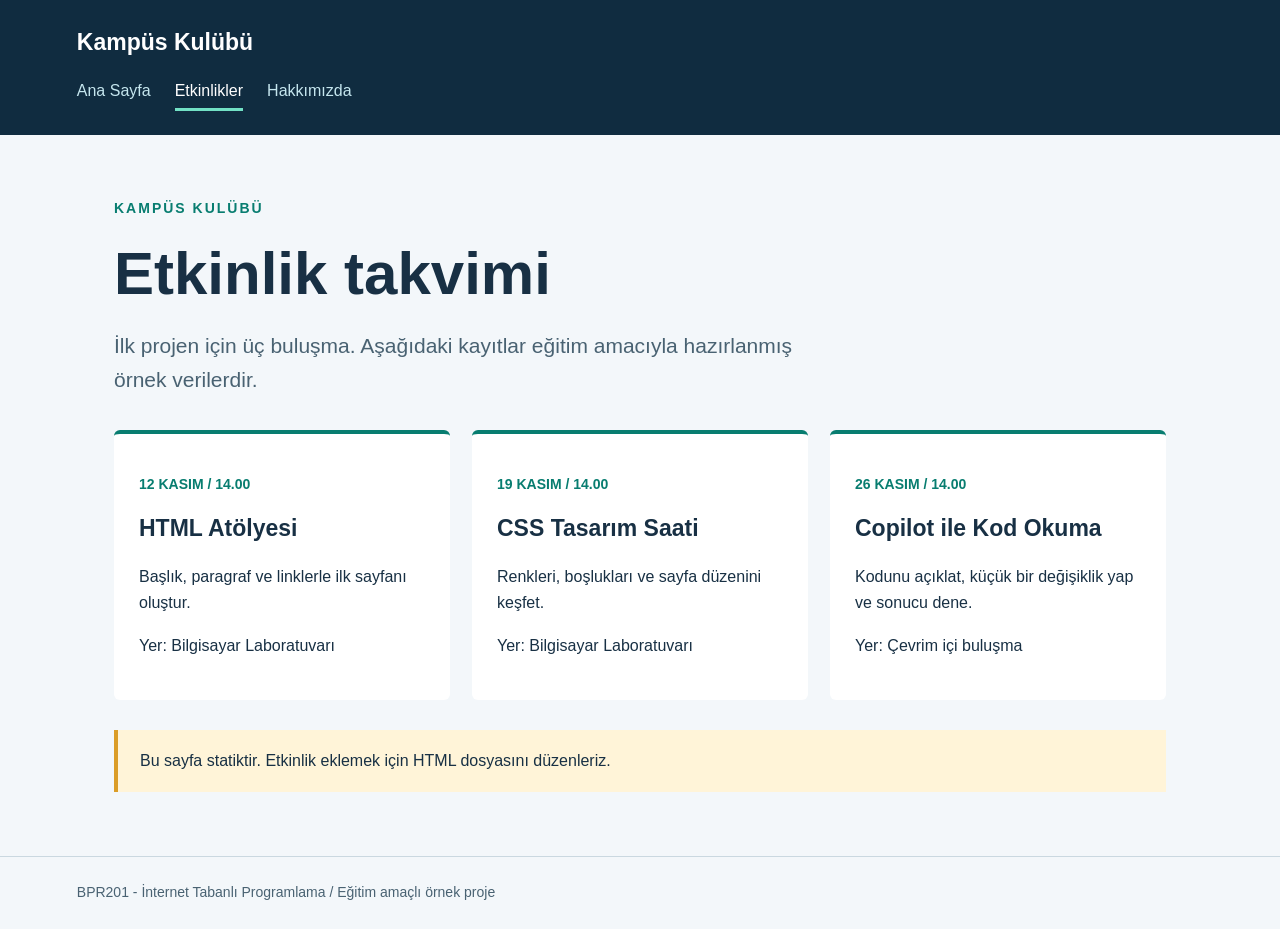
==== etkinlikler.html @ 965002d8 "Add files via upload" ====
<!doctype html>
<html lang="tr">
<head>
  <meta charset="UTF-8">
  <meta name="viewport" content="width=device-width, initial-scale=1.0">
  <title>Etkinlikler | Kampüs Kulübü</title>
  <link rel="stylesheet" href="style.css">
</head>
<body>
<header><div class="brand">Kampüs Kulübü</div><nav aria-label="Ana menü"><a href="index.html">Ana Sayfa</a>
<a href="etkinlikler.html" aria-current="page">Etkinlikler</a>
<a href="hakkimizda.html">Hakkımızda</a></nav></header>
<main><p class="eyebrow">KAMPÜS KULÜBÜ</p><h1>Etkinlik takvimi</h1>
<p class="intro">İlk projen için üç buluşma. Aşağıdaki kayıtlar eğitim amacıyla hazırlanmış örnek verilerdir.</p>
<section class="grid" aria-label="Örnek etkinlikler">
<article><p class="meta">12 KASIM / 14.00</p><h2>HTML Atölyesi</h2><p>Başlık, paragraf ve linklerle ilk sayfanı oluştur.</p><p>Yer: Bilgisayar Laboratuvarı</p></article>
<article><p class="meta">19 KASIM / 14.00</p><h2>CSS Tasarım Saati</h2><p>Renkleri, boşlukları ve sayfa düzenini keşfet.</p><p>Yer: Bilgisayar Laboratuvarı</p></article>
<article><p class="meta">26 KASIM / 14.00</p><h2>Copilot ile Kod Okuma</h2><p>Kodunu açıklat, küçük bir değişiklik yap ve sonucu dene.</p><p>Yer: Çevrim içi buluşma</p></article>
</section><p class="note">Bu sayfa statiktir. Etkinlik eklemek için HTML dosyasını düzenleriz.</p></main>
<footer>BPR201 - İnternet Tabanlı Programlama / Eğitim amaçlı örnek proje</footer>
</body>
</html>
---- style.css ----
/* Ortak görünüm: Üç HTML dosyası bu dosyayı kullanır. */
* { box-sizing: border-box; }
body { margin: 0; font-family: Arial, sans-serif; color: #183044; background: #f3f7fa; line-height: 1.65; }
header { background: #102c40; color: white; padding: 24px max(6vw, 20px); }
.brand { font-weight: bold; font-size: 23px; }
nav { display: flex; flex-wrap: wrap; gap: 24px; margin-top: 12px; }
nav a { color: #c5e6ee; text-decoration: none; padding: 4px 0; }
nav a[aria-current="page"] { color: white; border-bottom: 3px solid #72e1c5; }
a { color: #086767; }
a:focus-visible { outline: 3px solid #e1a82b; outline-offset: 5px; }
main { max-width: 1100px; margin: 0 auto; padding: 48px 24px; min-height: 65vh; }
.eyebrow { color: #087d70; font-weight: bold; letter-spacing: 2px; font-size: 14px; }
h1 { font-size: clamp(34px, 5vw, 60px); line-height: 1.12; max-width: 850px; margin: 20px 0; }
.intro { font-size: 21px; max-width: 730px; color: #496272; }
.button { display: inline-block; margin: 16px 0 32px; padding: 13px 24px; background: #087d70; color: white; border-radius: 6px; text-decoration: none; font-weight: bold; }
.grid { display: grid; grid-template-columns: repeat(3, 1fr); gap: 22px; margin-top: 32px; }
article { background: white; border-top: 4px solid #087d70; padding: 25px; border-radius: 6px; }
article h2 { margin: 10px 0; font-size: 23px; }
.meta { font-size: 14px; color: #087d70; font-weight: bold; }
.note { padding: 18px 22px; border-left: 4px solid #db9d27; background: #fff4d8; margin-top: 30px; }
footer { border-top: 1px solid #cad8e0; padding: 24px 6vw; color: #496272; font-size: 14px; }
@media (max-width: 700px) { .grid { grid-template-columns: 1fr; } main { padding-top: 28px; } }
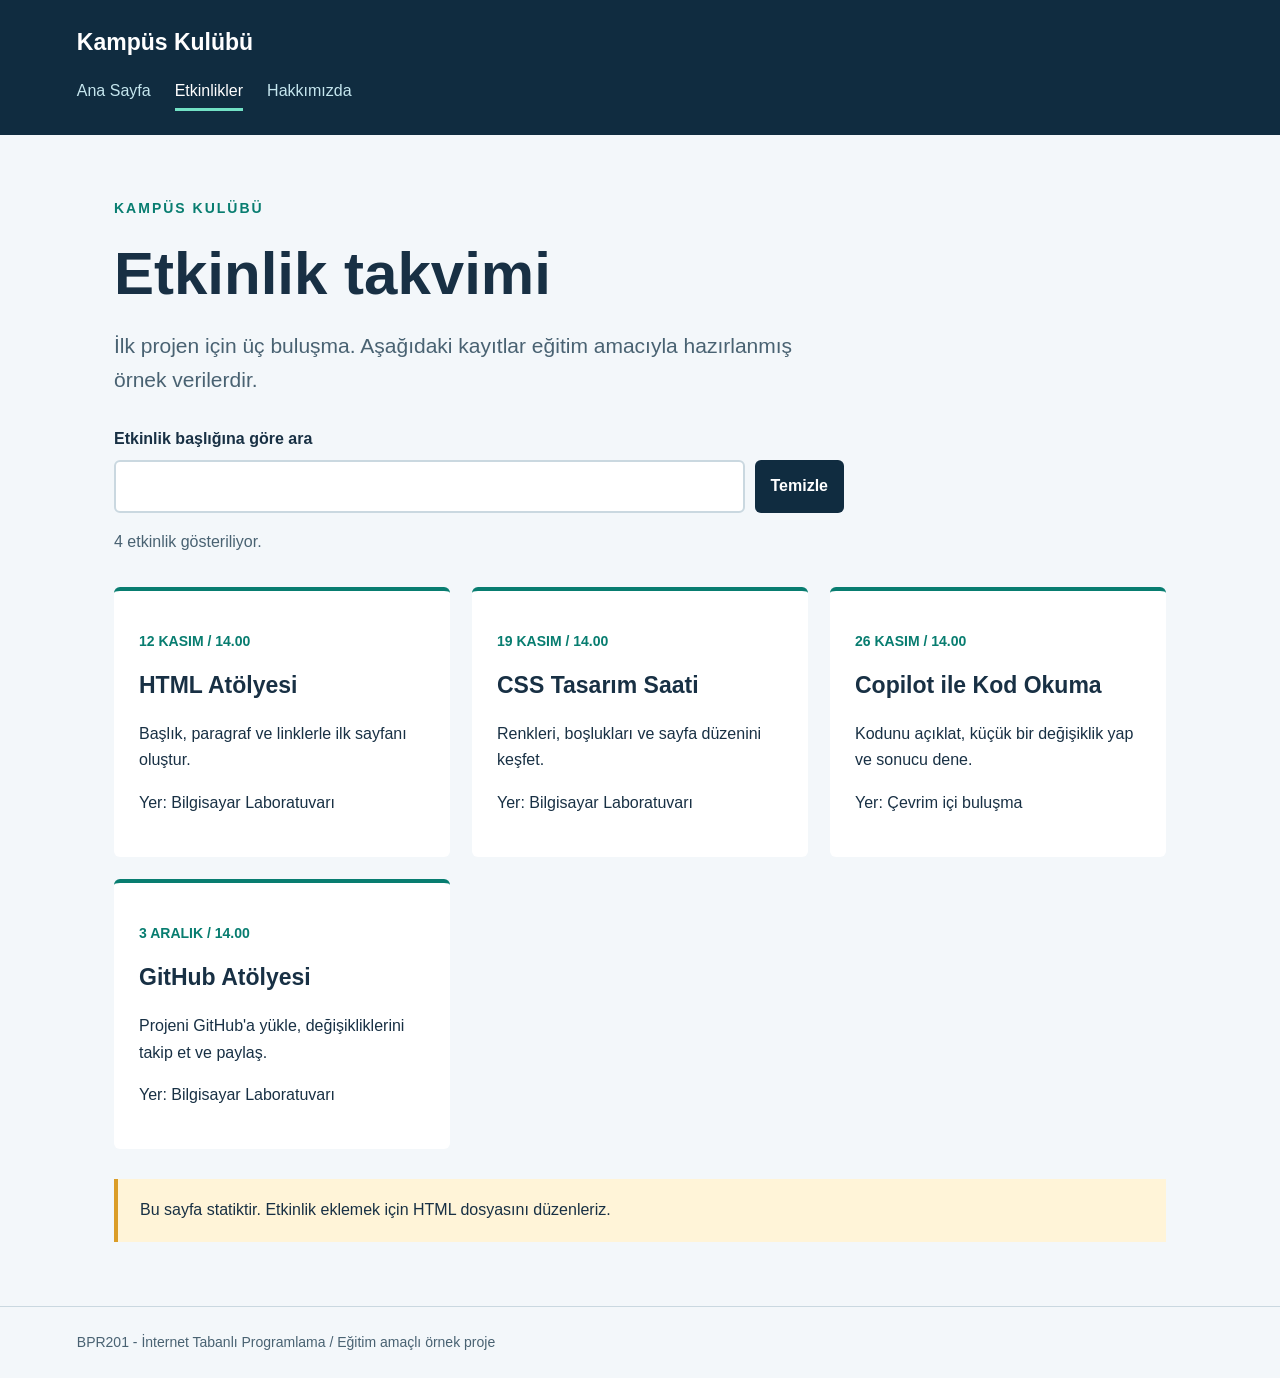
==== commit 43c0c350: "proje son hali" ====
--- a/etkinlikler.html
+++ b/etkinlikler.html
@@ -5,6 +5,7 @@
   <meta name="viewport" content="width=device-width, initial-scale=1.0">
   <title>Etkinlikler | Kampüs Kulübü</title>
   <link rel="stylesheet" href="style.css">
+  <script src="script.js" defer></script>
 </head>
 <body>
 <header><div class="brand">Kampüs Kulübü</div><nav aria-label="Ana menü"><a href="index.html">Ana Sayfa</a>
@@ -12,10 +13,17 @@
 <a href="hakkimizda.html">Hakkımızda</a></nav></header>
 <main><p class="eyebrow">KAMPÜS KULÜBÜ</p><h1>Etkinlik takvimi</h1>
 <p class="intro">İlk projen için üç buluşma. Aşağıdaki kayıtlar eğitim amacıyla hazırlanmış örnek verilerdir.</p>
+<div class="search-controls">
+<label for="event-search">Etkinlik başlığına göre ara</label>
+<div class="search-actions"><input id="event-search" type="search" autocomplete="off"><button id="clear-search" type="button">Temizle</button></div>
+</div>
+<p id="result-count" role="status" aria-live="polite"></p>
+<p id="empty-message" hidden>Aramanıza uygun etkinlik bulunamadı.</p>
 <section class="grid" aria-label="Örnek etkinlikler">
 <article><p class="meta">12 KASIM / 14.00</p><h2>HTML Atölyesi</h2><p>Başlık, paragraf ve linklerle ilk sayfanı oluştur.</p><p>Yer: Bilgisayar Laboratuvarı</p></article>
 <article><p class="meta">19 KASIM / 14.00</p><h2>CSS Tasarım Saati</h2><p>Renkleri, boşlukları ve sayfa düzenini keşfet.</p><p>Yer: Bilgisayar Laboratuvarı</p></article>
 <article><p class="meta">26 KASIM / 14.00</p><h2>Copilot ile Kod Okuma</h2><p>Kodunu açıklat, küçük bir değişiklik yap ve sonucu dene.</p><p>Yer: Çevrim içi buluşma</p></article>
+<article><p class="meta">3 ARALIK / 14.00</p><h2>GitHub Atölyesi</h2><p>Projeni GitHub'a yükle, değişikliklerini takip et ve paylaş.</p><p>Yer: Bilgisayar Laboratuvarı</p></article>
 </section><p class="note">Bu sayfa statiktir. Etkinlik eklemek için HTML dosyasını düzenleriz.</p></main>
 <footer>BPR201 - İnternet Tabanlı Programlama / Eğitim amaçlı örnek proje</footer>
 </body>
--- a/style.css
+++ b/style.css
@@ -13,6 +13,14 @@
 h1 { font-size: clamp(34px, 5vw, 60px); line-height: 1.12; max-width: 850px; margin: 20px 0; }
 .intro { font-size: 21px; max-width: 730px; color: #496272; }
 .button { display: inline-block; margin: 16px 0 32px; padding: 13px 24px; background: #087d70; color: white; border-radius: 6px; text-decoration: none; font-weight: bold; }
+.search-controls { max-width: 730px; margin-top: 28px; }
+.search-controls label { display: block; margin-bottom: 8px; font-weight: bold; }
+.search-actions { display: grid; grid-template-columns: minmax(0, 1fr) auto; gap: 10px; }
+.search-actions input { min-width: 0; padding: 11px 13px; border: 2px solid #cad8e0; border-radius: 6px; color: #183044; font: inherit; }
+.search-actions button { padding: 11px 16px; border: 0; border-radius: 6px; background: #102c40; color: white; font: inherit; font-weight: bold; cursor: pointer; }
+.search-actions input:focus-visible, .search-actions button:focus-visible { outline: 3px solid #e1a82b; outline-offset: 3px; }
+#result-count { color: #496272; }
+#empty-message { padding: 18px 22px; border-left: 4px solid #db9d27; background: #fff4d8; }
 .grid { display: grid; grid-template-columns: repeat(3, 1fr); gap: 22px; margin-top: 32px; }
 article { background: white; border-top: 4px solid #087d70; padding: 25px; border-radius: 6px; }
 article h2 { margin: 10px 0; font-size: 23px; }
@@ -20,3 +28,4 @@
 .note { padding: 18px 22px; border-left: 4px solid #db9d27; background: #fff4d8; margin-top: 30px; }
 footer { border-top: 1px solid #cad8e0; padding: 24px 6vw; color: #496272; font-size: 14px; }
 @media (max-width: 700px) { .grid { grid-template-columns: 1fr; } main { padding-top: 28px; } }
+@media (max-width: 480px) { .search-actions { grid-template-columns: 1fr; } .search-actions button { width: 100%; } }
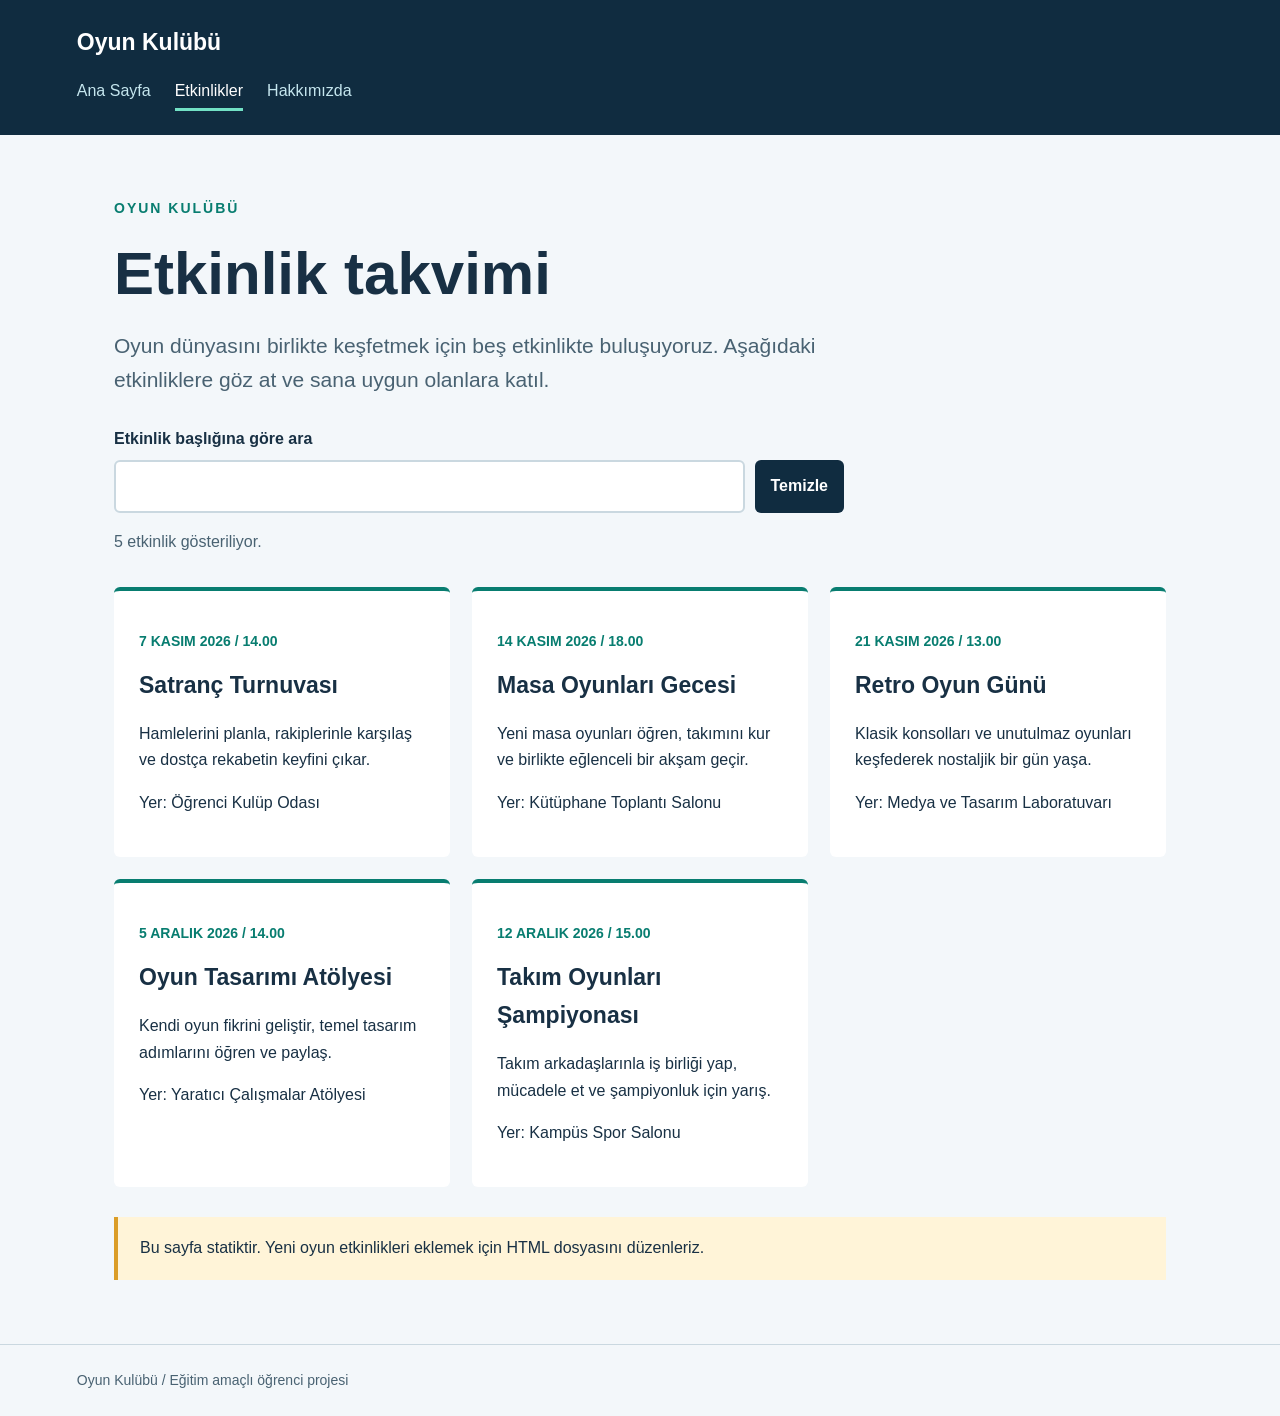
==== commit 00d8d7af: "add proje son hali" ====
--- a/etkinlikler.html
+++ b/etkinlikler.html
@@ -3,16 +3,16 @@
 <head>
   <meta charset="UTF-8">
   <meta name="viewport" content="width=device-width, initial-scale=1.0">
-  <title>Etkinlikler | Kampüs Kulübü</title>
+  <title>Oyun Kulübü</title>
   <link rel="stylesheet" href="style.css">
   <script src="script.js" defer></script>
 </head>
 <body>
-<header><div class="brand">Kampüs Kulübü</div><nav aria-label="Ana menü"><a href="index.html">Ana Sayfa</a>
+<header><div class="brand">Oyun Kulübü</div><nav aria-label="Ana menü"><a href="index.html">Ana Sayfa</a>
 <a href="etkinlikler.html" aria-current="page">Etkinlikler</a>
 <a href="hakkimizda.html">Hakkımızda</a></nav></header>
-<main><p class="eyebrow">KAMPÜS KULÜBÜ</p><h1>Etkinlik takvimi</h1>
-<p class="intro">İlk projen için üç buluşma. Aşağıdaki kayıtlar eğitim amacıyla hazırlanmış örnek verilerdir.</p>
+<main><p class="eyebrow">OYUN KULÜBÜ</p><h1>Etkinlik takvimi</h1>
+<p class="intro">Oyun dünyasını birlikte keşfetmek için beş etkinlikte buluşuyoruz. Aşağıdaki etkinliklere göz at ve sana uygun olanlara katıl.</p>
 <div class="search-controls">
 <label for="event-search">Etkinlik başlığına göre ara</label>
 <div class="search-actions"><input id="event-search" type="search" autocomplete="off"><button id="clear-search" type="button">Temizle</button></div>
@@ -20,11 +20,12 @@
 <p id="result-count" role="status" aria-live="polite"></p>
 <p id="empty-message" hidden>Aramanıza uygun etkinlik bulunamadı.</p>
 <section class="grid" aria-label="Örnek etkinlikler">
-<article><p class="meta">12 KASIM / 14.00</p><h2>HTML Atölyesi</h2><p>Başlık, paragraf ve linklerle ilk sayfanı oluştur.</p><p>Yer: Bilgisayar Laboratuvarı</p></article>
-<article><p class="meta">19 KASIM / 14.00</p><h2>CSS Tasarım Saati</h2><p>Renkleri, boşlukları ve sayfa düzenini keşfet.</p><p>Yer: Bilgisayar Laboratuvarı</p></article>
-<article><p class="meta">26 KASIM / 14.00</p><h2>Copilot ile Kod Okuma</h2><p>Kodunu açıklat, küçük bir değişiklik yap ve sonucu dene.</p><p>Yer: Çevrim içi buluşma</p></article>
-<article><p class="meta">3 ARALIK / 14.00</p><h2>GitHub Atölyesi</h2><p>Projeni GitHub'a yükle, değişikliklerini takip et ve paylaş.</p><p>Yer: Bilgisayar Laboratuvarı</p></article>
-</section><p class="note">Bu sayfa statiktir. Etkinlik eklemek için HTML dosyasını düzenleriz.</p></main>
-<footer>BPR201 - İnternet Tabanlı Programlama / Eğitim amaçlı örnek proje</footer>
+<article><p class="meta">7 KASIM 2026 / 14.00</p><h2>Satranç Turnuvası</h2><p>Hamlelerini planla, rakiplerinle karşılaş ve dostça rekabetin keyfini çıkar.</p><p>Yer: Öğrenci Kulüp Odası</p></article>
+<article><p class="meta">14 KASIM 2026 / 18.00</p><h2>Masa Oyunları Gecesi</h2><p>Yeni masa oyunları öğren, takımını kur ve birlikte eğlenceli bir akşam geçir.</p><p>Yer: Kütüphane Toplantı Salonu</p></article>
+<article><p class="meta">21 KASIM 2026 / 13.00</p><h2>Retro Oyun Günü</h2><p>Klasik konsolları ve unutulmaz oyunları keşfederek nostaljik bir gün yaşa.</p><p>Yer: Medya ve Tasarım Laboratuvarı</p></article>
+<article><p class="meta">5 ARALIK 2026 / 14.00</p><h2>Oyun Tasarımı Atölyesi</h2><p>Kendi oyun fikrini geliştir, temel tasarım adımlarını öğren ve paylaş.</p><p>Yer: Yaratıcı Çalışmalar Atölyesi</p></article>
+<article><p class="meta">12 ARALIK 2026 / 15.00</p><h2>Takım Oyunları Şampiyonası</h2><p>Takım arkadaşlarınla iş birliği yap, mücadele et ve şampiyonluk için yarış.</p><p>Yer: Kampüs Spor Salonu</p></article>
+</section><p class="note">Bu sayfa statiktir. Yeni oyun etkinlikleri eklemek için HTML dosyasını düzenleriz.</p></main>
+<footer>Oyun Kulübü / Eğitim amaçlı öğrenci projesi</footer>
 </body>
 </html>
